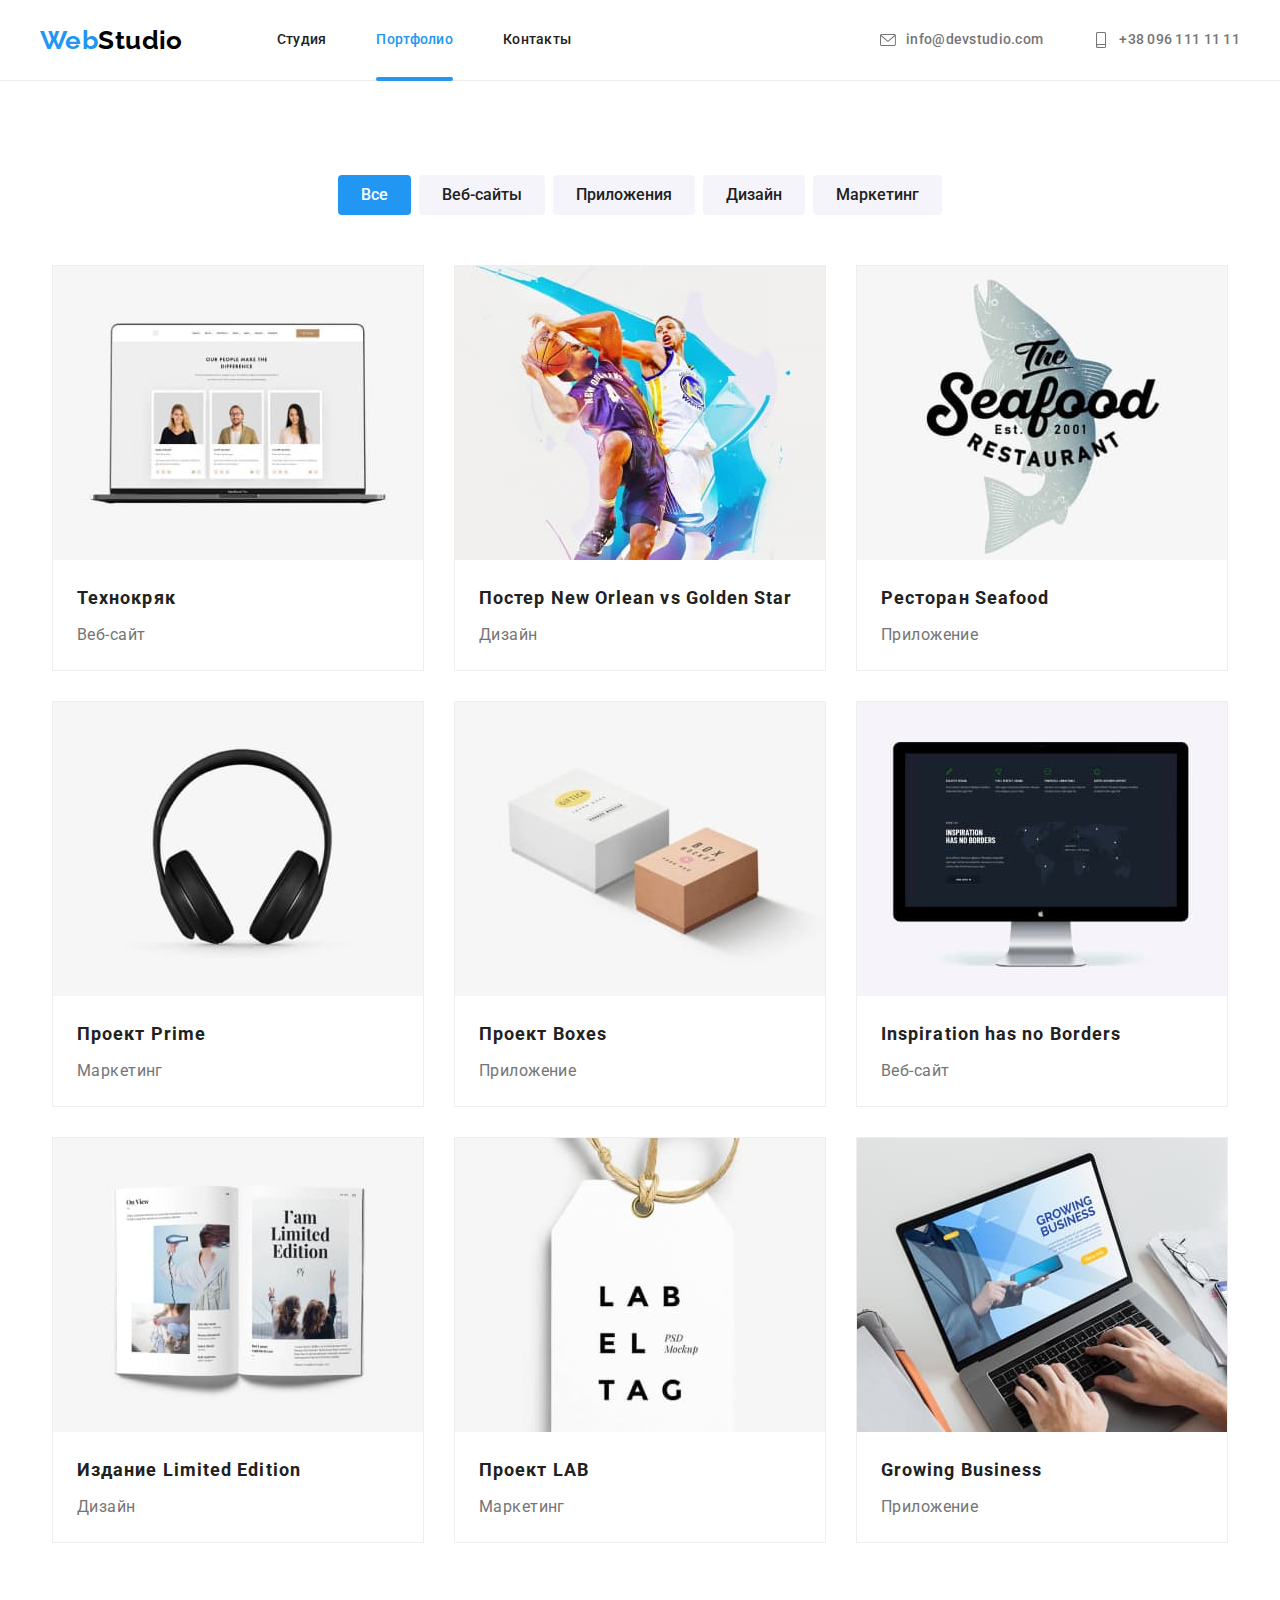
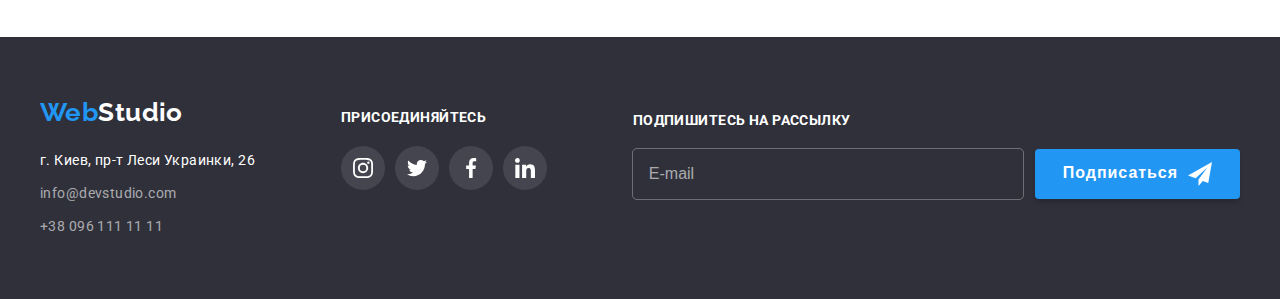
==== portfolio.html @ c0795f8c "Initial commit" ====
<!DOCTYPE html>
<html lang="ru">

<head>
    <meta charset="UTF-8">
    <meta http-equiv="X-UA-Compatible" content="IE=edge">
    <meta name="viewport" content="width=device-width, initial-scale=1.0">
    <title>Portfolio</title>
    <!-- Project fonts -->
    <link rel="preconnect" href="https://fonts.googleapis.com">
    <link rel="preconnect" href="https://fonts.gstatic.com" crossorigin>
    <link
        href="https://fonts.googleapis.com/css2?family=Raleway:wght@700&family=Roboto:wght@400;500;700;900&display=swap"
        rel="stylesheet">
    <!-- Custom styles -->
    <link rel="stylesheet" href="./css/styles.css">
</head>

<body>
    <!-- Шапка -->
    <header class="header">
        <div class="container header-container">
            <a class="logo header-logo" href="./index.html">Web<span class="logo-studio">Studio</span></a>
            <nav class="navigation">
                <ul class="list navigation-header">
                    <li class="navigation-item">
                        <a class="link link-navigation" href="./index.html">Студия</a>
                    </li>
                    <li class="navigation-item">
                        <a class="link current link-navigation" href="./portfolio.html">Портфолио</a>
                    </li>
                    <li class="navigation-item">
                        <a class="link link-navigation" href="">Контакты</a>
                    </li>
                </ul>
            </nav>
            <ul class="list contact-header">
                <li class="item">
                    <a class="link link-contact-header" href="mailto:info@devstudio.com">
                        <svg class="email-icon">
                            <use href="./images/icon/sprite.svg#envelop"></use>
                        </svg>
                        info@devstudio.com
                    </a>
                </li>
                <li class="item">
                    <a class="link link-contact-header" href="tel:+380961111111">
                        <svg class="tel-icon">
                            <use href="./images/icon/sprite.svg#smartphone" width="16" height="16"></use>
                        </svg>
                        +38 096 111 11 11
                    </a>
                </li>
            </ul>
        </div>
    </header>
    <main>
        <!-- Портфолио -->
        <section class="portfolio section">
            <div class="container">
                <h1 class="hidden">Портфолио</h1>
                <ul class="list list-button">
                    <li class="item"><button class="btn current-portfolio portfolio-btn" type="button">Все</button></li>
                    <li class="item"><button class="btn portfolio-btn" type="button">Веб-сайты</button></li>
                    <li class="item"><button class="btn portfolio-btn" type="button">Приложения</button></li>
                    <li class="item"><button class="btn portfolio-btn" type="button">Дизайн</button></li>
                    <li class="item"><button class="btn portfolio-btn" type="button">Маркетинг</button></li>
                </ul>
                <ul class="list list-portfolio">
                    <li class="portfolio-item">
                        <a class="link" href="">
                            <figure class="portfolio-figure">
                                <div class="img-cont-portfolio">
                                    <img src="./images/portfolio/tehnokryak.jpg" alt="Технокряк" width="370">
                                    <p class="img-portfolio-description">Ресурс предлагает комплексные
                                        предложения
                                        с разным
                                        уровнем функционала и сервисов. Все это позволит посетителю получить
                                        исчерпывающие
                                        сведения о компании или частном лице.
                                    </p>
                                </div>

                                <figcaption class="figcaption-portfolio">
                                    <h2 class="title-cards">Технокряк</h2>
                                    <p class="text-cards">Веб-сайт</p>
                                </figcaption>
                            </figure>
                        </a>
                    </li>
                    <li class="portfolio-item">
                        <a class="link" href="">
                            <figure class="portfolio-figure">
                                <div class="img-cont-portfolio">
                                    <img src="./images/portfolio/orlean.jpg" alt="Постер New Orlean vs Golden Star"
                                        width="370">
                                    <p class="img-portfolio-description">Ресурс предлагает комплексные
                                        предложения
                                        с разным
                                        уровнем функционала и сервисов. Все это позволит посетителю получить
                                        исчерпывающие
                                        сведения о компании или частном лице.
                                    </p>
                                </div>
                                <figcaption class="figcaption-portfolio">
                                    <h2 class="title-cards">Постер New Orlean vs Golden Star</h2>
                                    <p class="text-cards">Дизайн</p>
                                </figcaption>
                            </figure>
                        </a>
                    </li>
                    <li class="portfolio-item">
                        <a class="link" href="">
                            <figure class="portfolio-figure">
                                <div class="img-cont-portfolio">
                                    <img src="./images/portfolio/seafood.jpg" alt="Ресторан Seafood" width="370">
                                    <p class="img-portfolio-description">Ресурс предлагает комплексные
                                        предложения
                                        с разным
                                        уровнем функционала и сервисов. Все это позволит посетителю получить
                                        исчерпывающие
                                        сведения о компании или частном лице.
                                    </p>
                                </div>

                                <figcaption class="figcaption-portfolio">
                                    <h2 class="title-cards">Ресторан Seafood</h2>
                                    <p class="text-cards">Приложение</p>
                                </figcaption>
                            </figure>
                        </a>
                    </li>
                    <li class="portfolio-item">
                        <a class="link" href="">
                            <figure class="portfolio-figure">
                                <div class="img-cont-portfolio">
                                    <img src="./images/portfolio/prime.jpg" alt="Проект Prime" width="370">
                                    <p class="img-portfolio-description">Ресурс предлагает комплексные
                                        предложения
                                        с разным
                                        уровнем функционала и сервисов. Все это позволит посетителю получить
                                        исчерпывающие
                                        сведения о компании или частном лице.
                                    </p>
                                </div>
                                <figcaption class="figcaption-portfolio">
                                    <h2 class="title-cards">Проект Prime</h2>
                                    <p class="text-cards">Маркетинг</p>
                                </figcaption>
                            </figure>
                        </a>
                    </li>
                    <li class="portfolio-item">
                        <a class="link" href="">
                            <figure class="portfolio-figure">
                                <div class="img-cont-portfolio">
                                    <img src="./images/portfolio/boxes.jpg" alt="Проект Boxes" width="370">
                                    <p class="img-portfolio-description">Ресурс предлагает комплексные
                                        предложения
                                        с разным
                                        уровнем функционала и сервисов. Все это позволит посетителю получить
                                        исчерпывающие
                                        сведения о компании или частном лице.
                                    </p>
                                </div>
                                <figcaption class="figcaption-portfolio">
                                    <h2 class="title-cards">Проект Boxes</h2>
                                    <p class="text-cards">Приложение</p>
                                </figcaption>
                            </figure>
                        </a>
                    </li>
                    <li class="portfolio-item">
                        <a class="link" href="">
                            <figure class="portfolio-figure">
                                <div class="img-cont-portfolio">
                                    <img src="./images/portfolio/borders.jpg" alt="Inspiration has no Borders"
                                        width="370">
                                    <p class="img-portfolio-description">Ресурс предлагает комплексные
                                        предложения
                                        с разным
                                        уровнем функционала и сервисов. Все это позволит посетителю получить
                                        исчерпывающие
                                        сведения о компании или частном лице.
                                    </p>
                                </div>
                                <figcaption class="figcaption-portfolio">
                                    <h2 class="title-cards">Inspiration has no Borders</h2>
                                    <p class="text-cards">Веб-сайт</p>
                                </figcaption>
                            </figure>
                        </a>
                    </li>
                    <li class="portfolio-item">
                        <a class="link" href="">
                            <figure class="portfolio-figure">
                                <div class="img-cont-portfolio">
                                    <img src="./images/portfolio/limited.jpg" alt="Издание Limited Edition" width="370">
                                    <p class="img-portfolio-description">Ресурс предлагает комплексные
                                        предложения
                                        с разным
                                        уровнем функционала и сервисов. Все это позволит посетителю получить
                                        исчерпывающие
                                        сведения о компании или частном лице.
                                    </p>
                                </div>

                                <figcaption class="figcaption-portfolio">
                                    <h2 class="title-cards">Издание Limited Edition</h2>
                                    <p class="text-cards">Дизайн</p>
                                </figcaption>
                            </figure>
                        </a>
                    </li>
                    <li class="portfolio-item">
                        <a class="link" href="">
                            <figure class="portfolio-figure">
                                <div class="img-cont-portfolio">
                                    <img src="./images/portfolio/lab.jpg" alt="Проект LAB" width="370">
                                    <p class="img-portfolio-description">Ресурс предлагает комплексные
                                        предложения
                                        с разным
                                        уровнем функционала и сервисов. Все это позволит посетителю получить
                                        исчерпывающие
                                        сведения о компании или частном лице.
                                    </p>
                                </div>

                                <figcaption class="figcaption-portfolio">
                                    <h2 class="title-cards">Проект LAB</h2>
                                    <p class="text-cards">Маркетинг</p>
                                </figcaption>
                            </figure>
                        </a>
                    </li>
                    <li class="portfolio-item">
                        <a class="link" href="">
                            <figure class="portfolio-figure">
                                <div class="img-cont-portfolio">
                                    <img src="./images/portfolio/growing.jpg" alt="Growing Business" width="370">
                                    <p class="img-portfolio-description">Ресурс предлагает комплексные
                                        предложения
                                        с разным
                                        уровнем функционала и сервисов. Все это позволит посетителю получить
                                        исчерпывающие
                                        сведения о компании или частном лице.
                                    </p>
                                </div>
                                <figcaption class="figcaption-portfolio">
                                    <h2 class="title-cards">Growing Business</h2>
                                    <p class="text-cards">Приложение</p>
                                </figcaption>
                            </figure>
                        </a>
                    </li>
                </ul>
            </div>

        </section>
    </main>
    <!-- Підвал -->
    <footer class="footer">
        <div class="container">
            <div class="footer-container">
                <div class="footer-container-address">
                    <a href="./index.html" class="logo">Web<span class="footer-logo-studio">Studio</span></a>
                    <ul class="list footer-list-address">
                        <li class="item">
                            <address class="footer-address">г. Киев, пр-т Леси Украинки, 26</address>
                        </li>
                        <li class="item"><a class="link link-contact-footer"
                                href="mailto:info@devstudio.com">info@devstudio.com</a></li>
                        <li class="item"><a class="link link-contact-footer" href="tel:+380961111111">+38 096 111 11
                                11</a>
                        </li>
                    </ul>
                </div>
                <div class="social-networks-footer">
                    <h2 class="footer-title">присоединяйтесь</h2>
                    <ul class="list list-footer-icons">
                        <li class="item item-footer-icons">
                            <a class="link-footer-icons" href="">
                                <svg width="20" height="20">
                                    <use href="./images/icon/sprite.svg#instagram"></use>
                                </svg>
                            </a>
                        </li>
                        <li class="item item-footer-icons">
                            <a class="link-footer-icons" href="">
                                <svg width="20" height="20">
                                    <use href="./images/icon/sprite.svg#twitter"></use>
                                </svg>
                            </a>
                        </li>
                        <li class="item item-footer-icons">
                            <a class="link-footer-icons" href="">
                                <svg width="20" height="20">
                                    <use href="./images/icon/sprite.svg#facebook"></use>
                                </svg>
                            </a>
                        </li>
                        <li class="item item-footer-icons">
                            <a class="link-footer-icons" href="">
                                <svg width="20" height="20">
                                    <use href="./images/icon/sprite.svg#linkedin"></use>
                                </svg>
                            </a>
                        </li>

                    </ul>
                </div>
                <form class="footer-form" name="form-subscription">
                    <label class="label-footer" for="footer-form-email">Подпишитесь на рассылку</label>
                    <div class="input-btn-form-footer">
                        <input class="input-footer" type="email" id="footer-form-email" placeholder="E-mail"
                            name="user-subscription">
                        <button class="footer-btn-form" type="submit">
                            Подписаться
                            <svg class="footer-btn-icon-form" width="24" height="24">
                                <use href="./images/icon/sprite-form.svg#iconsend"></use>
                            </svg>
                        </button>
                    </div>
                </form>
                <!-- <button></button> -->
            </div>
        </div>
    </footer>
</body>

</html>
---- css/styles.css ----
/* ======================= */
/*        VARIABLES*/
/* ======================= */
:root {
    /* main */
    --main-color: #757575;
    --white-color: #ffffff;
    --blue-color: #2196F3;
    --black-color: #000000;
    --title-color: #212121;
    --grey-cl-icons: #AFB1B8;
    --background-black-color: #2F303A;
    --bg-grey-cl: #C4C4C4;
    --link-contact-footer: rgba(255, 255, 255, 0.6);
    --bg-cl-footer-icons: rgba(255, 255, 255, 0.1);
    --bg-cl-hero-btn-hover: #188CE8;
    --brd-bot-header: #ECECEC;
    --bg-work-description: rgba(47, 48, 58, 0.8);
    --bg-portfolio-description: rgba(33, 150, 243, 0.9);
    --bg-backdrop: rgba(0, 0, 0, 0.2);
    --border-col-form: rgba(33, 33, 33, 0.2);
    --placeholder-color: rgba(117, 117, 117, 0.5);

    /* portfolio */
    --background-color-portfolio-btn: #F5F4FA;
    --brd-cl-portfolio-fig: #EEEEEE;
    /* Змінна часу */
    --fast-time: 250ms;
    /* Змінна cubic-bezier */
    --easy-in-out: cubic-bezier(0.4, 0, 0.2, 1);





}

/* ================== */
/*        BODY */
/* ================== */
body {
    margin: 0;

    font-family: Roboto, sans-serif;
    /* font-style: normal;
    font-weight: 400; */
    font-size: 14px;
    line-height: 1.71;

    letter-spacing: 0.03em;

    color: var(--main-color);
    background-color: var(--white-color);
}

/* Секції */
.section {
    padding-top: 94px;
    padding-bottom: 94px;
}

/* Контейнер */
.container {
    /* outline: 1px solid red; */
    width: 1200px;

    padding-left: 15px;
    padding-right: 15px;

    margin-left: auto;
    margin-right: auto;
}

/* h1,h2,h3,h4,h5,h6,p / margin: 0 */
h1,
h2,
h3,
h4,
h5,
h6,
p {
    margin: 0;
}

img {
    display: block;
}

/* list */
.list {
    list-style: none;

    margin: 0;
    padding: 0;
}

/* link */
.link {
    text-decoration: none;
}

/* button */
.btn {
    font-family: inherit;
    cursor: pointer;
}

/* Приховані заголовки */
.hidden {
    /* display: none; */
    position: absolute;
    white-space: nowrap;
    width: 1px;
    height: 1px;
    overflow: hidden;
    border: 0;
    padding: 0;
    clip: rect(0 0 0 0);
    clip-path: inset(50%);
    margin: -1px;
}

.title {
    font-weight: 700;
    font-size: 36px;
    line-height: 1.17;
    text-align: center;

    color: var(--title-color);
}

/* ================== */
/*        HEADER */
/* ================== */
.header {
    border-bottom: 1px solid var(--brd-bot-header);
}

/* Контейнер Flex */

.header-container {
    display: flex;
    align-items: center;
}

/* logo */
.header-logo {
    margin-right: 94px;
}

.logo {
    font-family: Raleway, sans-serif;
    font-weight: 700;
    font-size: 26px;
    line-height: 1.19;

    text-decoration: none;

    color: var(--blue-color);
}

.logo-studio {
    color: var(--black-color);
}

/* header-navigation */
.navigation-header {
    display: flex;
    align-items: center;
}

.navigation-item:not(:last-child) {
    margin-right: 50px;
}

.link-navigation {
    position: relative;

    display: block;
    padding-top: 32px;
    padding-bottom: 32px;

    font-weight: 500;
    line-height: 1.14;
    letter-spacing: 0.02em;

    color: var(--title-color);


    transition: color var(--fast-time) var(--easy-in-out);
}


/* contact-header */
.contact-header {
    display: flex;
    margin-left: auto;
}

.link-contact-header {
    /* display: block; */
    display: flex;
    padding-top: 32px;
    padding-bottom: 32px;

    font-weight: 500;

    line-height: 1.14;
    letter-spacing: 0.02em;

    color: var(--main-color);
    fill: var(--main-color);

    transition: color var(--fast-time) var(--easy-in-out);
}

.contact-header .item:not(:last-child) {
    margin-right: 50px;
}

.link-contact-header:focus,
.link-contact-header:hover,
.link-navigation:focus,
.link-navigation:hover {
    color: var(--blue-color);
    fill: var(--blue-color);
}

/* Підкреслення */
.link-navigation::after {
    position: absolute;

    content: "";
    display: block;
    height: 4px;
    width: 100%;
    background-color: var(--blue-color);

    bottom: -1px;
    left: 0;
    border-radius: 2px;

    opacity: 0;

    transition: opacity var(--fast-time) var(--easy-in-out);
}

.link-navigation:hover::after,
.link-navigation:focus::after {
    opacity: 1;
}

.current {
    color: var(--blue-color);
}

.current::after {
    position: absolute;

    content: "";
    display: block;
    height: 4px;
    width: 100%;
    background-color: var(--blue-color);

    bottom: -1px;
    left: 0;
    border-radius: 2px;

    opacity: 1;
}


.email-icon {
    width: 16px;
    height: 16px;
    margin-right: 10px;
}

.tel-icon {
    width: 16px;
    height: 16px;
    margin-right: 10px;
}

/* ================== */
/*       FOOTER */
/* ================== */

.footer {
    /* min-width: 1600px; */

    margin-left: auto;
    margin-right: auto;
    padding-top: 60px;
    padding-bottom: 60px;

    background-color: var(--background-black-color);
}

.footer-list-address {
    margin-top: 20px;
}

.footer-list-address .item:not(:last-child) {
    margin-bottom: 9px;
}

/* Logo */
.footer-logo-studio {
    color: var(--white-color);
}

/* address */
.footer-address {
    font-style: normal;
    color: var(--white-color);
}

.link-contact-footer {
    color: var(--link-contact-footer);
}

.footer-container {
    display: flex;
    justify-content: space-between;

}

.footer-container-address {
    /* margin-right: 70px; */
}

/* social-networks */
.social-networks-footer {
    margin-top: 12px;
    /* margin-right: 93px; */
    /* align-items: baseline; */
}

.footer-title {

    font-weight: 700;
    font-size: 14px;
    line-height: 1.17;
    text-transform: uppercase;


    color: var(--white-color);

    /* margin-top: 12px; */
    margin-bottom: 20px;
}

.link-footer-icons {
    display: flex;
    justify-content: center;
    align-items: center;
    width: 44px;
    height: 44px;

    background-color: var(--bg-cl-footer-icons);
    border-radius: 50%;
    fill: var(--white-color);

    transition: background-color var(--fast-time) var(--easy-in-out);
}

.link-footer-icons:hover,
.link-footer-icons:focus {
    background-color: var(--blue-color);
    border-radius: 50%;
}

.list-footer-icons {
    display: flex;
    max-height: 44px;

}

.item-footer-icons:not(:last-child) {
    margin-right: 10px;
}

/* footer-form */
.footer-form {
    display: inline-block;

    margin-top: 12px;
    height: 92px;
}

.label-footer {
    display: inline-block;
    margin-bottom: 20px;

    font-weight: 700;
    font-size: 14px;
    line-height: 1.17;
    text-transform: uppercase;


    color: var(--white-color);
}

.input-footer {
    width: 358px;
    max-height: 50px;

    border: none;
    outline: 1px solid rgba(255, 255, 255, 0.3);
    border-radius: 4px;
    background-color: transparent;

    padding: 15px 16px;
    margin-right: 12px;

    color: var(--link-contact-footer);

    font-size: 16px;
    line-height: 1.25;
}


.input-footer::placeholder {
    font-size: 16px;
    line-height: 1.25;


    color: var(--link-contact-footer);
}

.footer-btn-form {
    display: flex;
    align-items: center;
    padding: 10px 28px;
    /* width: 200px; */
    /* height: 50px; */

    box-shadow: 0px 4px 4px rgba(0, 0, 0, 0.15);
    border-radius: 4px;
    border: none;

    background-color: var(--blue-color);
    color: var(--white-color);

    font-weight: 700;
    font-size: 16px;
    line-height: 1.88;
    letter-spacing: 0.06em;

    cursor: pointer;

    transition: background-color var(--fast-time) var(--easy-in-out);
}

.footer-btn-form:focus,
.footer-btn-form:hover {
    background-color: var(--bg-cl-hero-btn-hover);
}

.footer-btn-icon-form {
    margin-left: 10px;
}

.input-btn-form-footer {
    display: flex;
    max-height: 50px;
}


/* =============================================== */
/*                      MAIN */
/* =============================================== */
/* ================== */
/*       HERO */
/* ================== */
.hero {
    max-width: 1600px;

    padding-top: 200px;
    padding-bottom: 200px;
    margin-left: auto;
    margin-right: auto;
    /* min-width: 1600px; */

    background-position: center;
    background-repeat: no-repeat;
    background-size: cover;

    background-color: var(--bg-grey-cl);
    background-image: url(../images/hero/hero-bg.png),
        url(../images/hero/hero-img.png);


}

.hero-container {
    text-align: center;

}

/* title */
.hero-title {
    margin-bottom: 30px;

    font-weight: 900;
    font-size: 44px;
    line-height: 1.36;

    letter-spacing: 0.06em;
    text-transform: uppercase;

    color: var(--white-color);
}

/* button */
.hero-btn {
    display: inline-block;

    padding: 10px 32px;
    min-width: 200px;
    border: 1px solid transparent;
    border-radius: 4px;
    text-align: center;


    font-weight: 700;
    font-size: 16px;
    line-height: 1.88;

    color: var(--white-color);

    background-color: var(--blue-color);

    transition: background-color var(--fast-time) var(--easy-in-out);
}

.hero-btn:focus,
.hero-btn:hover {
    background-color: var(--bg-cl-hero-btn-hover);
}

/* ================== */
/*     MODAL-FORM */
/* ================== */
.backdrop {
    position: fixed;
    top: 0;
    left: 0;

    width: 100%;
    height: 100%;
    background-color: var(--bg-backdrop);

    z-index: 10;

    opacity: 1;

    /* visibility: visible; */

    transition: opacity var(--fast-time) var(--easy-in-out),
        visibility var(--fast-time) var(--easy-in-out);

}

.backdrop.is-hidden {
    visibility: hidden;
    opacity: 0;
    pointer-events: none;

}

/* Початковий стан елемента перед анімацією */
.backdrop.is-hidden .modal-wrapper {
    transform: scale(0.3), translate(-50%, -50%);
    opacity: 0;
}

/* Кінцевий стан елемента після анімації */
.backdrop .modal-wrapper {
    transform: scale(1), translate(-50%, -50%);
    opacity: 1;
}

.modal-wrapper {
    position: absolute;
    top: 50%;
    left: 50%;
    transform: translate(-50%, -50%);

    width: 528px;
    height: 581px;

    background-color: var(--white-color);

    box-shadow: 0px 1px 3px rgba(0, 0, 0, 0.12),
        0px 1px 1px rgba(0, 0, 0, 0.14),
        0px 2px 1px rgba(0, 0, 0, 0.2);
    border-radius: 4px;

    transition: transform var(--fast-time) var(--easy-in-out),
        opacity var(--fast-time) var(--easy-in-out);
}

.modal-btn {
    display: flex;
    justify-content: center;
    align-items: center;
    padding: 0;

    position: absolute;
    top: 8px;
    right: 8px;

    cursor: pointer;

    border: 1px solid rgba(0, 0, 0, 0.1);
    border-radius: 50%;
    width: 30px;
    height: 30px;

    background-color: var(--white-color);

    transition: fill var(--fast-time) var(--easy-in-out);
}

.modal-btn:hover,
.modal-btn:focus {
    fill: var(--blue-color);
}

/* modal-form */
.modal-form {
    margin-top: 40px;
}

.input-container {
    display: block;
    position: relative;
    width: 448px;
    height: 40px;


    margin-right: auto;
    margin-left: auto;
    margin-bottom: 28px;

}

.label-form {
    display: block;
    text-align: start;
    position: absolute;
    /* top: 13px; */
    left: 42px;
    top: 50%;
    transform: translateY(-50%);

    cursor: pointer;

    font-size: 12px;
    line-height: 1.16;
    letter-spacing: 0.01em;

    transition: transform var(--fast-time) var(--easy-in-out);
}


.input-form {
    padding-left: 42px;

    display: block;
    width: 100%;
    height: 40px;

    z-index: 5;
    border: 0;

    border: 1px solid var(--border-col-form);

    border-radius: 4px;

    cursor: pointer;

    transition: border var(--fast-time) var(--easy-in-out);
}

.input-form:focus {
    border: 1px solid var(--blue-color);
    outline: transparent;
}

.input-form:focus~.input-icon {
    fill: var(--blue-color);
}

.input-form:focus~.label-form,
.input-form:not(:placeholder-shown)~.label-form {

    transform: translate(-42px, -37px);

}

.input-icon {
    display: block;
    position: absolute;
    left: 12px;
    top: 11px;

    z-index: 0;
}

.title-form {
    display: block;

    margin-bottom: 30px;

    font-weight: 700;
    font-size: 20px;
    line-height: 1.17;
}

.textarea-container {
    position: relative;
    width: 448px;

    margin-right: auto;
    margin-left: auto;
    margin-bottom: 20px;

}

.label-form-comment {
    display: block;
    text-align: start;

    position: absolute;
    top: -18px;

    font-size: 12px;
    line-height: 1.16;
    letter-spacing: 0.01em;

    cursor: pointer;
}

.textarea-form-comment {
    display: block;
    text-align: start;
    resize: none;
    width: 100%;
    height: 120px;

    padding: 12px 16px;
    margin-right: auto;
    margin-left: auto;

    border: 1px solid var(--border-col-form);
    border-radius: 4px;

    cursor: pointer;

    transition: border var(--fast-time) var(--easy-in-out);
}

.textarea-form-comment:focus {
    border: 1px solid var(--blue-color);
    outline: transparent;
}

.textarea-form-comment::placeholder {
    font-size: 12px;
    line-height: 14px;
    letter-spacing: 0.01em;

    color: var(--placeholder-color);

}

/* Політика приватності (чекбокс) */
.form-policy-group {
    display: flex;
    align-items: center;
    justify-content: center;

    margin-bottom: 30px;
    cursor: pointer;
}

.checkbox {
    appearance: none;

}

.custom-checkbox {
    display: flex;
    justify-content: center;
    align-items: center;

    margin-right: 7px;

    width: 16px;
    height: 15px;
    outline: 2px solid black;
    outline-offset: -2px;
    border-radius: 2px;

}

.custom-checkbox-icon {
    opacity: 0;
    transition: opacity var(--fast-time) var(--easy-in-out);
}

.checkbox:checked+.custom-checkbox {

    outline: 2px solid var(--blue-color);
}

.checkbox:checked+.custom-checkbox .custom-checkbox-icon {
    opacity: 1;
}

.contract-form {
    font-family: inherit;
    font-size: inherit;
    line-height: inherit;
    letter-spacing: inherit;

    color: var(--blue-color);
}

/* Кнопка */
.form-btn {
    padding: 10px 55px;
    background-color: var(--blue-color);

    color: var(--white-color);
    cursor: pointer;

    font-weight: 700;
    font-size: 16px;
    line-height: 1.86;
    letter-spacing: 0.06em;

    box-shadow: 0px 4px 4px rgba(0, 0, 0, 0.15);
    border-radius: 4px;
    border: none;

    transition: background-color var(--fast-time) var(--easy-in-out);
}

.form-btn:focus,
.form-btn:hover {
    background-color: var(--bg-cl-hero-btn-hover);
}


/* ================== */
/*     BENEFITS */
/* ================== */
.benefits {
    padding-bottom: 0;
}

.list-benefits {
    display: flex;
    justify-content: space-between;

}

.list-benefits .item {
    margin-right: 30px;
    width: 270px;
}

.list-benefits .item:last-child {
    margin-right: 0;
}

.benefits-icon {
    display: flex;
    justify-content: center;
    align-items: center;
    width: 100%;
    height: 120px;

    margin-bottom: 30px;

    background-color: var(--background-color-portfolio-btn);
}





/* title */
.title-benefits {
    margin-bottom: 10px;

    font-weight: 700;
    font-size: 14px;
    line-height: 1.14;
    text-transform: uppercase;
    text-align: left;

    color: var(--title-color);
}

/* ================== */
/*    WHAT WE DO */
/* ================== */
.title-work {
    margin-bottom: 50px;

    font-weight: 700;
    font-size: 36px;
    line-height: 1.17;
    text-align: center;

    color: var(--title-color);
}

.list-work {
    display: flex;
    justify-content: space-between;
}

.list-work .item:not(:last-child) {
    margin-right: 30px;
}

/* Опис зображень */
.list-work .item {
    position: relative;
}

.img-work-description {
    display: flex;
    width: 100%;
    height: 70px;
    background-color: var(--bg-work-description);

    justify-content: center;
    align-items: center;

    position: absolute;
    left: 0;
    bottom: 0;

    font-weight: 700;
    font-size: 14px;
    line-height: 1.14;
    text-transform: uppercase;

    color: var(--white-color);

}

/* ================== */
/*      OUR TEAM */
/* ================== */
.list-team {
    display: flex;
    justify-content: space-between;
}

.team {
    /* min-width: 1600px; */

    margin-left: auto;
    margin-right: auto;

    background-color: var(--background-color-portfolio-btn);
}

.figure {
    margin: 0;
    box-shadow: 0px 1px 3px rgba(0, 0, 0, 0.12),
        0px 1px 1px rgba(0, 0, 0, 0.14),
        0px 2px 1px rgba(0, 0, 0, 0.2);
    border-radius: 0px 0px 4px 4px;
    background-color: var(--white-color);
}

.figcaption {
    padding-top: 30px;
    padding-bottom: 30px;
}

.list-team .item:not(:last-child) {
    margin-right: 30px;
}

.list-team .title {
    margin-bottom: 10px;
}

.list-team .text {
    margin-bottom: 16px;
}


/* title */
.title-team {
    margin-bottom: 50px;

    font-weight: 700;
    font-size: 36px;
    line-height: 1.17;
    text-align: center;

    color: var(--title-color);
}

.team .title {
    font-weight: 500;
    font-size: 16px;
    line-height: 1.19;

    text-align: center;

    color: var(--title-color);
}

.text {
    font-size: 16px;
    line-height: 1.19;

    text-align: center;
}

.list-team-icons {
    display: flex;
    width: 206px;
    height: 44px;

    margin-left: auto;
    margin-right: auto;
    justify-content: center;
    align-items: center;

}

.item-icons:not(:last-child) {
    margin-right: 10px;
}

.link-team-icons {
    display: flex;
    justify-content: center;
    align-items: center;

    width: 44px;
    height: 44px;

    border-radius: 50%;

    fill: var(--grey-cl-icons);
    transition: background-color var(--fast-time) var(--easy-in-out),
        fill var(--fast-time) var(--easy-in-out);

}


.link-team-icons:hover,
.link-team-icons:focus {
    fill: var(--white-color);
    background-color: var(--bg-cl-hero-btn-hover);
    border-radius: 50%;
}

/*==================*/
/*      CLIENTS */
/* ================== */

.title-clients {
    margin-bottom: 50px;
}

.list-logo {
    display: flex;
}

.link-logo {
    display: flex;
    justify-content: center;
    align-items: center;

    width: 170px;
    height: 92px;


    border: 1px solid #AFB1B8;
    border-radius: 4px;

    fill: var(--grey-cl-icons);


    transition: fill var(--fast-time) var(--easy-in-out),
        border var(--fast-time) var(--easy-in-out);

}

.list-logo .item:not(:last-child) {
    margin-right: 30px;
}

.link-logo:hover,
.link-logo:focus {
    border: 1px solid var(--blue-color);
    fill: var(--blue-color);
}

/* =============================================== */
/*                      PORTFOLIO */
/* =============================================== */

/* button */
.list-button {
    display: flex;
    justify-content: center;

    margin-bottom: 50px;
}

.portfolio .item:not(:last-child) {
    margin-right: 8px;
}

.portfolio-btn {
    padding: 6px 22px;
    border: 1px solid transparent;
    border-radius: 4px;

    font-weight: 500;
    font-size: 16px;
    line-height: 1.62;

    text-align: center;

    color: var(--title-color);
    background-color: var(--background-color-portfolio-btn);

    transition: background-color var(--fast-time) var(--easy-in-out),
        color var(--fast-time) var(--easy-in-out),
        box-shadow var(--fast-time) var(--easy-in-out);
}

.portfolio-btn:focus,
.portfolio-btn:hover {
    background-color: var(--blue-color);
    color: var(--white-color);
    box-shadow: 0px 3px 1px rgba(0, 0, 0, 0.1),
        0px 1px 2px rgba(0, 0, 0, 0.08),
        0px 2px 2px rgba(0, 0, 0, 0.12);
}

.current-portfolio {
    background-color: var(--blue-color);
    color: var(--white-color);
}

/* cards */
.list-portfolio {
    display: flex;
    flex-wrap: wrap;
    justify-content: center;
}

.figcaption-portfolio {
    padding-top: 20px;
    padding-bottom: 20px;
    padding-left: 24px;
    padding-right: 24px;
}

.portfolio-item {
    position: relative;

    border: 1px solid var(--brd-cl-portfolio-fig);
    margin-right: 30px;
    margin-bottom: 30px;

    background-color: var(--white-color);

    transition: box-shadow var(--fast-time) var(--easy-in-out);
}

.portfolio-item:nth-child(3n) {
    margin-right: 0;
}

.portfolio-item:nth-last-child(-n+3) {
    margin-bottom: 0;
}

.portfolio-item:hover,
.portfolio-item:focus {
    box-shadow: 0px 1px 1px rgba(0, 0, 0, 0.12),
        0px 4px 4px rgba(0, 0, 0, 0.06),
        1px 4px 6px rgba(0, 0, 0, 0.16);
}

.portfolio-figure {

    width: 370px;
    margin: 0;

}

.title-cards {
    margin-bottom: 4px;

    font-weight: 700;
    font-size: 18px;
    line-height: 2;

    letter-spacing: 0.06em;

    color: var(--title-color);
}

.text-cards {
    font-size: 16px;
    line-height: 1.88;

    color: var(--main-color);
}

/* Опис карточок */


.img-portfolio-description {
    position: absolute;
    /* left: 0; */
    /* top: 0; */

    display: flex;
    justify-content: center;
    align-items: center;
    padding-left: 24px;
    padding-right: 24px;

    max-width: 100%;
    height: 294px;

    transition: transform var(--fast-time) var(--easy-in-out);

    background-color: var(--bg-portfolio-description);

    font-size: 18px;
    line-height: 1.56;
    color: var(--white-color);
}


.portfolio-item .link:hover .img-portfolio-description,
.portfolio-item .link:focus .img-portfolio-description {

    transform: translateY(-294px);

}

.img-cont-portfolio {
    position: relative;
    overflow: hidden;
}
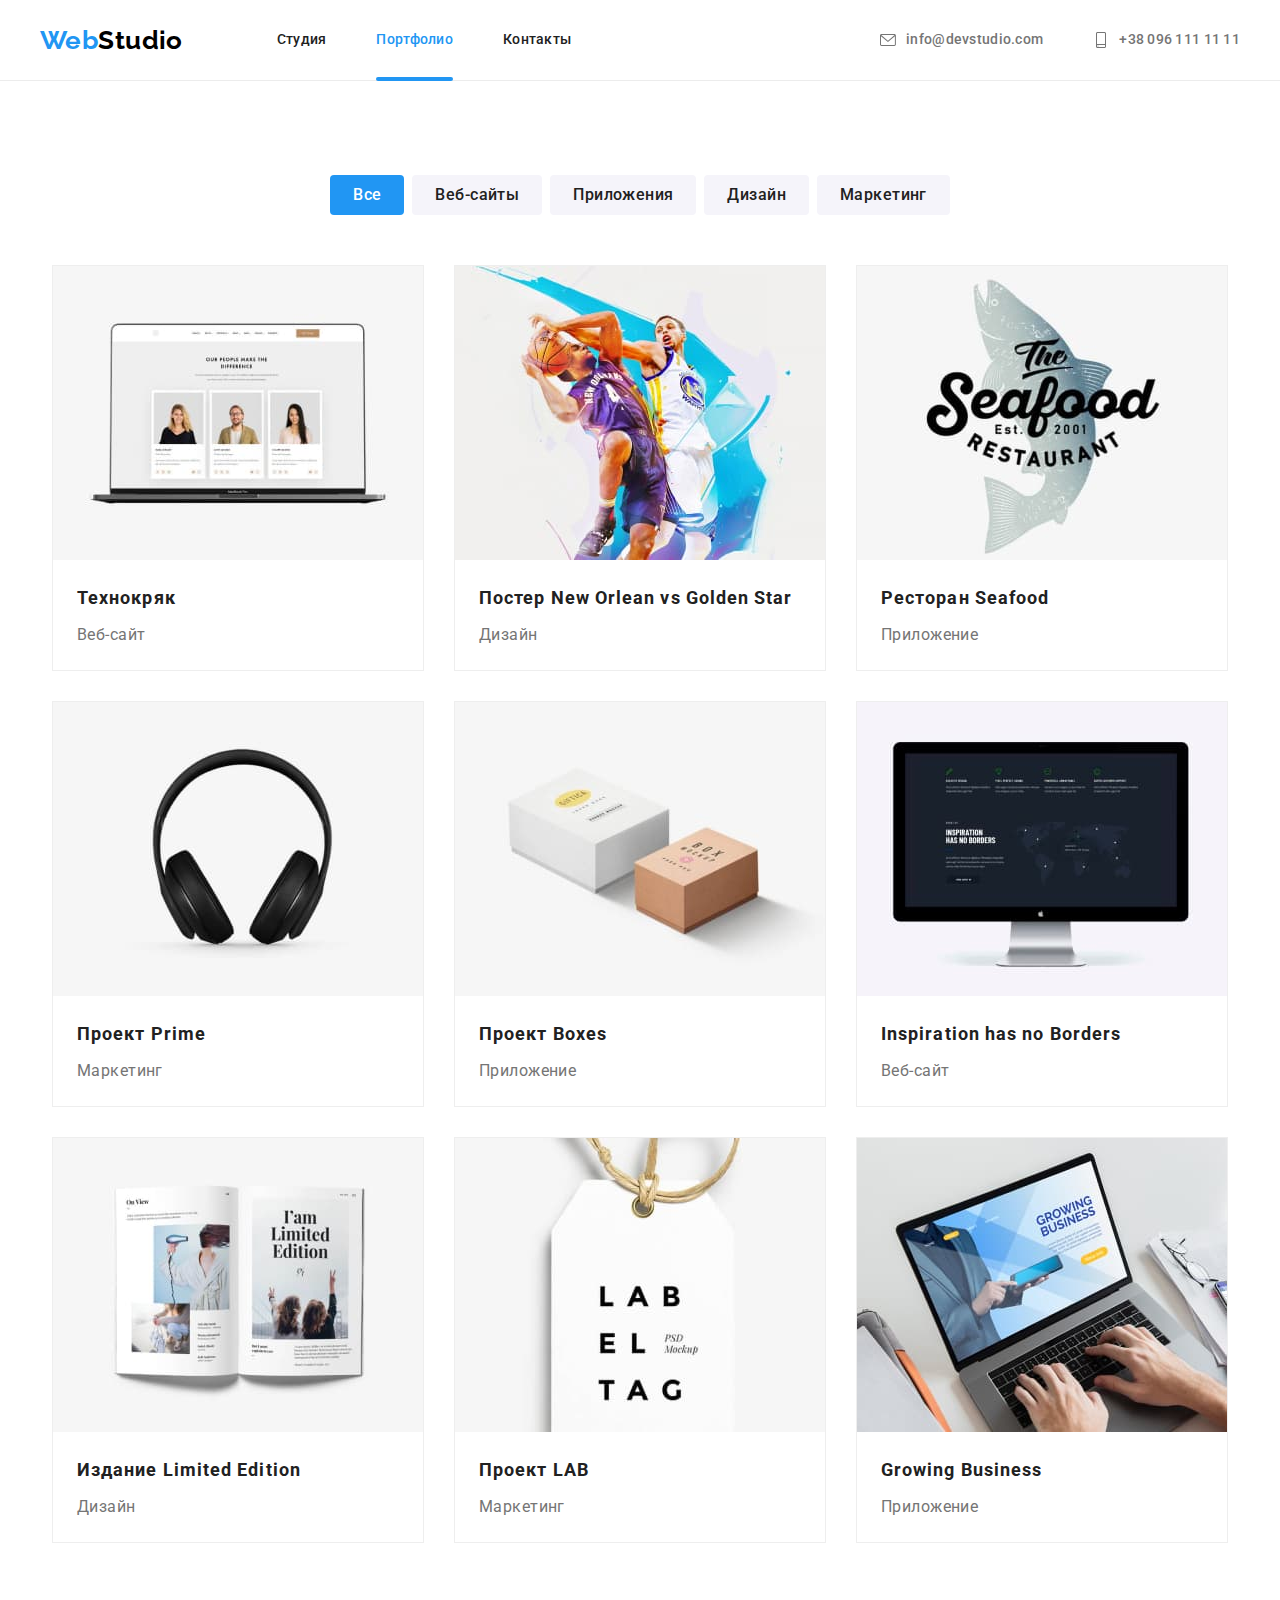
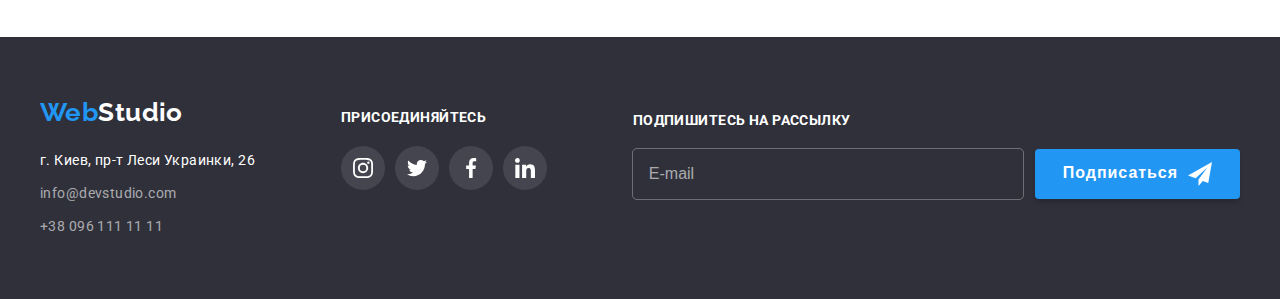
==== commit 132d9163: "Створює fonts.css" ====
--- a/portfolio.html
+++ b/portfolio.html
@@ -7,45 +7,50 @@
     <meta name="viewport" content="width=device-width, initial-scale=1.0">
     <title>Portfolio</title>
     <!-- Project fonts -->
+    <!-- <link rel="preconnect" href="./css/fonts.css"> -->
     <link rel="preconnect" href="https://fonts.googleapis.com">
     <link rel="preconnect" href="https://fonts.gstatic.com" crossorigin>
     <link
         href="https://fonts.googleapis.com/css2?family=Raleway:wght@700&family=Roboto:wght@400;500;700;900&display=swap"
         rel="stylesheet">
+
     <!-- Custom styles -->
-    <link rel="stylesheet" href="./css/styles.css">
+    <!-- <link rel="stylesheet" href="./css/styles.css"> -->
+    <link rel="stylesheet" href="./css/main.min.css">
 </head>
 
 <body>
     <!-- Шапка -->
     <header class="header">
-        <div class="container header-container">
-            <a class="logo header-logo" href="./index.html">Web<span class="logo-studio">Studio</span></a>
+        <div class="container header__container">
+            <a class="logo header__logo" href="./index.html">Web<span class="logo--black">Studio</span></a>
             <nav class="navigation">
-                <ul class="list navigation-header">
-                    <li class="navigation-item">
-                        <a class="link link-navigation" href="./index.html">Студия</a>
-                    </li>
-                    <li class="navigation-item">
-                        <a class="link current link-navigation" href="./portfolio.html">Портфолио</a>
-                    </li>
-                    <li class="navigation-item">
-                        <a class="link link-navigation" href="">Контакты</a>
+                <ul class="navigation__list list">
+                    <li class="navigation__item">
+                        <a class="navigation__link link" href="./index.html">
+                            Студия
+                        </a>
+                    </li>
+                    <li class="navigation__item">
+                        <a class="navigation__link navigation__link--current link" href="./portfolio.html">Портфолио</a>
+                    </li>
+                    <li class="navigation__item">
+                        <a class="navigation__link link" href="">Контакты</a>
                     </li>
                 </ul>
             </nav>
-            <ul class="list contact-header">
-                <li class="item">
-                    <a class="link link-contact-header" href="mailto:info@devstudio.com">
-                        <svg class="email-icon">
+            <ul class="header__contact list">
+                <li class="header__item">
+                    <a class="header__link link" href="mailto:info@devstudio.com">
+                        <svg class="header__icon" width="16" height="16">
                             <use href="./images/icon/sprite.svg#envelop"></use>
                         </svg>
                         info@devstudio.com
                     </a>
                 </li>
-                <li class="item">
-                    <a class="link link-contact-header" href="tel:+380961111111">
-                        <svg class="tel-icon">
+                <li class="header__item">
+                    <a class="header__link link" href="tel:+380961111111">
+                        <svg class="header__icon" width="16" height="16">
                             <use href="./images/icon/sprite.svg#smartphone" width="16" height="16"></use>
                         </svg>
                         +38 096 111 11 11
@@ -57,7 +62,7 @@
     <main>
         <!-- Портфолио -->
         <section class="portfolio section">
-            <div class="container">
+            <div class="container portfolio-container">
                 <h1 class="hidden">Портфолио</h1>
                 <ul class="list list-button">
                     <li class="item"><button class="btn current-portfolio portfolio-btn" type="button">Все</button></li>
@@ -263,7 +268,7 @@
         <div class="container">
             <div class="footer-container">
                 <div class="footer-container-address">
-                    <a href="./index.html" class="logo">Web<span class="footer-logo-studio">Studio</span></a>
+                    <a href="./index.html" class="logo">Web<span class="logo--white">Studio</span></a>
                     <ul class="list footer-list-address">
                         <li class="item">
                             <address class="footer-address">г. Киев, пр-т Леси Украинки, 26</address>
@@ -322,7 +327,6 @@
                         </button>
                     </div>
                 </form>
-                <!-- <button></button> -->
             </div>
         </div>
     </footer>
--- a/css/fonts.css
+++ b/css/fonts.css
@@ -0,0 +1,71 @@
+/* roboto-regular - latin */
+@font-face {
+    font-family: 'Roboto';
+    font-style: normal;
+    font-weight: 400;
+    src: local(''),
+        url('../fonts/roboto-v30-latin-regular.woff2') format('woff2'),
+        /* Chrome 26+, Opera 23+, Firefox 39+ */
+        url('../fonts/roboto-v30-latin-regular.woff') format('woff');
+    /* Chrome 6+, Firefox 3.6+, IE 9+, Safari 5.1+ */
+}
+
+/* roboto-500 - latin */
+@font-face {
+    font-family: 'Roboto';
+    font-style: normal;
+    font-weight: 500;
+    src: local(''),
+        url('../fonts/roboto-v30-latin-500.woff2') format('woff2'),
+        /* Chrome 26+, Opera 23+, Firefox 39+ */
+        url('../fonts/roboto-v30-latin-500.woff') format('woff');
+    /* Chrome 6+, Firefox 3.6+, IE 9+, Safari 5.1+ */
+}
+
+/* roboto-700 - latin */
+@font-face {
+    font-family: 'Roboto';
+    font-style: normal;
+    font-weight: 700;
+    src: local(''),
+        url('../fonts/roboto-v30-latin-700.woff2') format('woff2'),
+        /* Chrome 26+, Opera 23+, Firefox 39+ */
+        url('../fonts/roboto-v30-latin-700.woff') format('woff');
+    /* Chrome 6+, Firefox 3.6+, IE 9+, Safari 5.1+ */
+}
+
+/* roboto-900 - latin */
+@font-face {
+    font-family: 'Roboto';
+    font-style: normal;
+    font-weight: 900;
+    src: local(''),
+        url('../fonts/roboto-v30-latin-900.woff2') format('woff2'),
+        /* Chrome 26+, Opera 23+, Firefox 39+ */
+        url('../fonts/roboto-v30-latin-900.woff') format('woff');
+    /* Chrome 6+, Firefox 3.6+, IE 9+, Safari 5.1+ */
+}
+
+/* raleway-regular - latin */
+@font-face {
+    font-family: 'Raleway';
+    font-style: normal;
+    font-weight: 400;
+    src: local(''),
+        url('../fonts/raleway-v27-latin-regular.woff2') format('woff2'),
+        /* Chrome 26+, Opera 23+, Firefox 39+ */
+        url('../fonts/raleway-v27-latin-regular.woff') format('woff');
+    /* Chrome 6+, Firefox 3.6+, IE 9+, Safari 5.1+ */
+}
+
+/* raleway-700 - latin */
+@font-face {
+    font-family: 'Raleway';
+    font-style: normal;
+    font-weight: 700;
+    src: local(''),
+        url('../fonts/raleway-v27-latin-700.woff2') format('woff2'),
+        /* Chrome 26+, Opera 23+, Firefox 39+ */
+        url('../fonts/raleway-v27-latin-700.woff') format('woff');
+    /* Chrome 6+, Firefox 3.6+, IE 9+, Safari 5.1+ */
+}--- a/css/styles.css
+++ b/css/styles.css
@@ -120,6 +120,7 @@
     margin: -1px;
 }
 
+/* заголовки */
 .title {
     font-weight: 700;
     font-size: 36px;
@@ -136,15 +137,12 @@
     border-bottom: 1px solid var(--brd-bot-header);
 }
 
-/* Контейнер Flex */
-
-.header-container {
+.header__container {
     display: flex;
     align-items: center;
 }
 
-/* logo */
-.header-logo {
+.header__logo {
     margin-right: 94px;
 }
 
@@ -159,21 +157,20 @@
     color: var(--blue-color);
 }
 
-.logo-studio {
+.logo--black {
     color: var(--black-color);
 }
 
-/* header-navigation */
-.navigation-header {
+.navigation__list {
     display: flex;
     align-items: center;
 }
 
-.navigation-item:not(:last-child) {
+.navigation__item:not(:last-child) {
     margin-right: 50px;
 }
 
-.link-navigation {
+.navigation__link {
     position: relative;
 
     display: block;
@@ -186,48 +183,17 @@
 
     color: var(--title-color);
 
-
     transition: color var(--fast-time) var(--easy-in-out);
 }
 
-
-/* contact-header */
-.contact-header {
-    display: flex;
-    margin-left: auto;
-}
-
-.link-contact-header {
-    /* display: block; */
-    display: flex;
-    padding-top: 32px;
-    padding-bottom: 32px;
-
-    font-weight: 500;
-
-    line-height: 1.14;
-    letter-spacing: 0.02em;
-
-    color: var(--main-color);
-    fill: var(--main-color);
-
-    transition: color var(--fast-time) var(--easy-in-out);
-}
-
-.contact-header .item:not(:last-child) {
-    margin-right: 50px;
-}
-
-.link-contact-header:focus,
-.link-contact-header:hover,
-.link-navigation:focus,
-.link-navigation:hover {
+.navigation__link:focus,
+.navigation__link:hover {
     color: var(--blue-color);
     fill: var(--blue-color);
 }
 
 /* Підкреслення */
-.link-navigation::after {
+.navigation__link::after {
     position: absolute;
 
     content: "";
@@ -245,16 +211,16 @@
     transition: opacity var(--fast-time) var(--easy-in-out);
 }
 
-.link-navigation:hover::after,
-.link-navigation:focus::after {
+.navigation__link:hover::after,
+.navigation__link:focus::after {
     opacity: 1;
 }
 
-.current {
+.navigation__link--current {
     color: var(--blue-color);
 }
 
-.current::after {
+.navigation__link--current::after {
     position: absolute;
 
     content: "";
@@ -270,16 +236,39 @@
     opacity: 1;
 }
 
-
-.email-icon {
-    width: 16px;
-    height: 16px;
-    margin-right: 10px;
-}
-
-.tel-icon {
-    width: 16px;
-    height: 16px;
+/* contact */
+.header__contact {
+    display: flex;
+    margin-left: auto;
+}
+
+.header__item:not(:last-child) {
+    margin-right: 50px;
+}
+
+.header__link {
+    display: flex;
+    padding-top: 32px;
+    padding-bottom: 32px;
+
+    font-weight: 500;
+
+    line-height: 1.14;
+    letter-spacing: 0.02em;
+
+    color: var(--main-color);
+    fill: var(--main-color);
+
+    transition: color var(--fast-time) var(--easy-in-out);
+}
+
+.header__link:focus,
+.header__link:hover {
+    color: var(--blue-color);
+    fill: var(--blue-color);
+}
+
+.header__icon {
     margin-right: 10px;
 }
 
@@ -289,7 +278,6 @@
 
 .footer {
     /* min-width: 1600px; */
-
     margin-left: auto;
     margin-right: auto;
     padding-top: 60px;
@@ -307,7 +295,7 @@
 }
 
 /* Logo */
-.footer-logo-studio {
+.logo--white {
     color: var(--white-color);
 }
 
@@ -327,15 +315,11 @@
 
 }
 
-.footer-container-address {
-    /* margin-right: 70px; */
-}
 
 /* social-networks */
 .social-networks-footer {
     margin-top: 12px;
-    /* margin-right: 93px; */
-    /* align-items: baseline; */
+
 }
 
 .footer-title {
@@ -491,17 +475,13 @@
     background-color: var(--bg-grey-cl);
     background-image: url(../images/hero/hero-bg.png),
         url(../images/hero/hero-img.png);
-
-
-}
-
-.hero-container {
+}
+
+.hero__container {
     text-align: center;
-
-}
-
-/* title */
-.hero-title {
+}
+
+.hero__title {
     margin-bottom: 30px;
 
     font-weight: 900;
@@ -514,7 +494,6 @@
     color: var(--white-color);
 }
 
-/* button */
 .hero-btn {
     display: inline-block;
 
@@ -528,6 +507,7 @@
     font-weight: 700;
     font-size: 16px;
     line-height: 1.88;
+    letter-spacing: 0.06em;
 
     color: var(--white-color);
 
@@ -561,7 +541,6 @@
 
     transition: opacity var(--fast-time) var(--easy-in-out),
         visibility var(--fast-time) var(--easy-in-out);
-
 }
 
 .backdrop.is-hidden {
@@ -612,8 +591,6 @@
     position: absolute;
     top: 8px;
     right: 8px;
-
-    cursor: pointer;
 
     border: 1px solid rgba(0, 0, 0, 0.1);
     border-radius: 50%;
@@ -711,7 +688,7 @@
     z-index: 0;
 }
 
-.title-form {
+.modal-form__title {
     display: block;
 
     margin-bottom: 30px;
@@ -864,22 +841,21 @@
     padding-bottom: 0;
 }
 
-.list-benefits {
+.benefits-list {
     display: flex;
     justify-content: space-between;
-
-}
-
-.list-benefits .item {
+}
+
+.benefits-list__item {
     margin-right: 30px;
     width: 270px;
 }
 
-.list-benefits .item:last-child {
+.benefits-list__item:last-child {
     margin-right: 0;
 }
 
-.benefits-icon {
+.benefits-list__icon {
     display: flex;
     justify-content: center;
     align-items: center;
@@ -891,12 +867,7 @@
     background-color: var(--background-color-portfolio-btn);
 }
 
-
-
-
-
-/* title */
-.title-benefits {
+.benefits-list__title {
     margin-bottom: 10px;
 
     font-weight: 700;
@@ -911,32 +882,24 @@
 /* ================== */
 /*    WHAT WE DO */
 /* ================== */
-.title-work {
+.work__title {
     margin-bottom: 50px;
-
-    font-weight: 700;
-    font-size: 36px;
-    line-height: 1.17;
-    text-align: center;
-
-    color: var(--title-color);
-}
-
-.list-work {
+}
+
+.work-list {
     display: flex;
     justify-content: space-between;
 }
 
-.list-work .item:not(:last-child) {
+.work-list__item {
+    position: relative;
+}
+
+.work-list__item:not(:last-child) {
     margin-right: 30px;
 }
 
-/* Опис зображень */
-.list-work .item {
-    position: relative;
-}
-
-.img-work-description {
+.work-list__description {
     display: flex;
     width: 100%;
     height: 70px;
@@ -955,7 +918,6 @@
     text-transform: uppercase;
 
     color: var(--white-color);
-
 }
 
 /* ================== */
@@ -1005,16 +967,9 @@
 /* title */
 .title-team {
     margin-bottom: 50px;
-
-    font-weight: 700;
-    font-size: 36px;
-    line-height: 1.17;
-    text-align: center;
-
-    color: var(--title-color);
-}
-
-.team .title {
+}
+
+.list-team .title {
     font-weight: 500;
     font-size: 16px;
     line-height: 1.19;
@@ -1075,15 +1030,15 @@
 /*      CLIENTS */
 /* ================== */
 
-.title-clients {
+.clients__title {
     margin-bottom: 50px;
 }
 
-.list-logo {
-    display: flex;
-}
-
-.link-logo {
+.logo-list {
+    display: flex;
+}
+
+.logo-list__link {
     display: flex;
     justify-content: center;
     align-items: center;
@@ -1103,14 +1058,14 @@
 
 }
 
-.list-logo .item:not(:last-child) {
-    margin-right: 30px;
-}
-
-.link-logo:hover,
-.link-logo:focus {
+.logo-list__link:hover,
+.logo-list__link:focus {
     border: 1px solid var(--blue-color);
     fill: var(--blue-color);
+}
+
+.logo-list__item:not(:last-child) {
+    margin-right: 30px;
 }
 
 /* =============================================== */
--- a/css/main.min.css
+++ b/css/main.min.css
@@ -0,0 +1,2 @@
+:root{--main-color: #757575;--white-color: #ffffff;--blue-color: #2196F3;--black-color: #000000;--title-color: #212121;--grey-cl-icons: #AFB1B8;--background-black-color: #2F303A;--bg-grey-cl: #C4C4C4;--link-contact-footer: rgba(255, 255, 255, 0.6);--bg-cl-footer-icons: rgba(255, 255, 255, 0.1);--bg-cl-hero-btn-hover: #188CE8;--brd-bot-header: #ECECEC;--bg-work-description: rgba(47, 48, 58, 0.8);--bg-portfolio-description: rgba(33, 150, 243, 0.9);--bg-backdrop: rgba(0, 0, 0, 0.2);--border-col-form: rgba(33, 33, 33, 0.2);--placeholder-color: rgba(117, 117, 117, 0.5);--background-color-portfolio-btn: #F5F4FA;--brd-cl-portfolio-fig: #EEEEEE;--fast-time: 250ms;--easy-in-out: cubic-bezier(0.4, 0, 0.2, 1);--main-font-family: Roboto, sans-serif}.hidden{position:absolute;white-space:nowrap;width:1px;height:1px;overflow:hidden;border:0;padding:0;clip:rect(0 0 0 0);-webkit-clip-path:inset(50%);clip-path:inset(50%);margin:-1px}body{margin:0;font-family:var(--main-font-family);font-size:14px;line-height:1.71;letter-spacing:0.03em;color:var(--main-color);background-color:var(--white-color)}.section{padding-top:94px;padding-bottom:94px}.btn{font-family:inherit;cursor:pointer}.title{font-weight:700;font-size:36px;line-height:1.17;text-align:center;color:var(--title-color)}.container{width:1200px;padding-left:15px;padding-right:15px;margin-left:auto;margin-right:auto}h1,h2,h3,h4,h5,h6,p{margin:0}img{display:block}.list{list-style:none;margin:0;padding:0}.link{text-decoration:none}.backdrop{position:fixed;top:0;left:0;width:100%;height:100%;background-color:var(--bg-backdrop);z-index:10;opacity:1;-webkit-transition:opacity var(--fast-time) var(--easy-in-out),visibility var(--fast-time) var(--easy-in-out);transition:opacity var(--fast-time) var(--easy-in-out),visibility var(--fast-time) var(--easy-in-out)}.backdrop.is-hidden{visibility:hidden;opacity:0;pointer-events:none}.backdrop.is-hidden .modal-wrapper{-webkit-transform:scale(0.3),translate(-50%, -50%);transform:scale(0.3),translate(-50%, -50%);opacity:0}.backdrop .modal-wrapper{-webkit-transform:scale(1),translate(-50%, -50%);transform:scale(1),translate(-50%, -50%);opacity:1}.modal-wrapper{position:absolute;top:50%;left:50%;-webkit-transform:translate(-50%, -50%);transform:translate(-50%, -50%);width:528px;height:581px;background-color:var(--white-color);-webkit-box-shadow:0px 1px 3px rgba(0,0,0,0.12),0px 1px 1px rgba(0,0,0,0.14),0px 2px 1px rgba(0,0,0,0.2);box-shadow:0px 1px 3px rgba(0,0,0,0.12),0px 1px 1px rgba(0,0,0,0.14),0px 2px 1px rgba(0,0,0,0.2);border-radius:4px;-webkit-transition:opacity var(--fast-time) var(--easy-in-out),-webkit-transform var(--fast-time) var(--easy-in-out);transition:opacity var(--fast-time) var(--easy-in-out),-webkit-transform var(--fast-time) var(--easy-in-out);transition:transform var(--fast-time) var(--easy-in-out),opacity var(--fast-time) var(--easy-in-out);transition:transform var(--fast-time) var(--easy-in-out),opacity var(--fast-time) var(--easy-in-out),-webkit-transform var(--fast-time) var(--easy-in-out)}.modal-btn{display:-webkit-box;display:-ms-flexbox;display:flex;-webkit-box-pack:center;-ms-flex-pack:center;justify-content:center;-webkit-box-align:center;-ms-flex-align:center;align-items:center;padding:0;position:absolute;top:8px;right:8px;border:1px solid rgba(0,0,0,0.1);border-radius:50%;width:30px;height:30px;background-color:var(--white-color);-webkit-transition:fill var(--fast-time) var(--easy-in-out);transition:fill var(--fast-time) var(--easy-in-out)}.modal-btn:hover,.modal-btn:focus{fill:var(--blue-color)}.modal-form{margin-top:40px}.input-container{display:block;position:relative;width:448px;height:40px;margin-right:auto;margin-left:auto;margin-bottom:28px}.label-form{display:block;text-align:start;position:absolute;left:42px;top:50%;-webkit-transform:translateY(-50%);transform:translateY(-50%);cursor:pointer;font-size:12px;line-height:1.16;letter-spacing:0.01em;-webkit-transition:-webkit-transform var(--fast-time) var(--easy-in-out);transition:-webkit-transform var(--fast-time) var(--easy-in-out);transition:transform var(--fast-time) var(--easy-in-out);transition:transform var(--fast-time) var(--easy-in-out), -webkit-transform var(--fast-time) var(--easy-in-out)}.input-form{padding-left:42px;display:block;width:100%;height:40px;z-index:5;border:0;border:1px solid var(--border-col-form);border-radius:4px;cursor:pointer;-webkit-transition:border var(--fast-time) var(--easy-in-out);transition:border var(--fast-time) var(--easy-in-out)}.input-form:focus{border:1px solid var(--blue-color);outline:transparent}.input-form:focus ~ .input-icon{fill:var(--blue-color)}.input-form:focus ~ .label-form,.input-form:not(:placeholder-shown) ~ .label-form{-webkit-transform:translate(-42px, -37px);transform:translate(-42px, -37px)}.input-icon{display:block;position:absolute;left:12px;top:11px;z-index:0}.modal-form__title{display:block;margin-bottom:30px;font-weight:700;font-size:20px;line-height:1.17}.textarea-container{position:relative;width:448px;margin-right:auto;margin-left:auto;margin-bottom:20px}.label-form-comment{display:block;text-align:start;position:absolute;top:-18px;font-size:12px;line-height:1.16;letter-spacing:0.01em;cursor:pointer}.textarea-form-comment{display:block;text-align:start;resize:none;width:100%;height:120px;padding:12px 16px;margin-right:auto;margin-left:auto;border:1px solid var(--border-col-form);border-radius:4px;cursor:pointer;-webkit-transition:border var(--fast-time) var(--easy-in-out);transition:border var(--fast-time) var(--easy-in-out)}.textarea-form-comment:focus{border:1px solid var(--blue-color);outline:transparent}.textarea-form-comment::-webkit-input-placeholder{font-size:12px;line-height:14px;letter-spacing:0.01em;color:var(--placeholder-color)}.textarea-form-comment:-ms-input-placeholder{font-size:12px;line-height:14px;letter-spacing:0.01em;color:var(--placeholder-color)}.textarea-form-comment::-ms-input-placeholder{font-size:12px;line-height:14px;letter-spacing:0.01em;color:var(--placeholder-color)}.textarea-form-comment::placeholder{font-size:12px;line-height:14px;letter-spacing:0.01em;color:var(--placeholder-color)}.form-policy-group{display:-webkit-box;display:-ms-flexbox;display:flex;-webkit-box-align:center;-ms-flex-align:center;align-items:center;-webkit-box-pack:center;-ms-flex-pack:center;justify-content:center;margin-bottom:30px;cursor:pointer}.checkbox{-webkit-appearance:none;-moz-appearance:none;appearance:none}.custom-checkbox{display:-webkit-box;display:-ms-flexbox;display:flex;-webkit-box-pack:center;-ms-flex-pack:center;justify-content:center;-webkit-box-align:center;-ms-flex-align:center;align-items:center;margin-right:7px;width:16px;height:15px;outline:2px solid black;outline-offset:-2px;border-radius:2px}.custom-checkbox-icon{opacity:0;-webkit-transition:opacity var(--fast-time) var(--easy-in-out);transition:opacity var(--fast-time) var(--easy-in-out)}.checkbox:checked+.custom-checkbox{outline:2px solid var(--blue-color)}.checkbox:checked+.custom-checkbox .custom-checkbox-icon{opacity:1}.contract-form{font-family:inherit;font-size:inherit;line-height:inherit;letter-spacing:inherit;color:var(--blue-color)}.form-btn{padding:10px 55px;background-color:var(--blue-color);color:var(--white-color);cursor:pointer;font-weight:700;font-size:16px;line-height:1.86;letter-spacing:0.06em;-webkit-box-shadow:0px 4px 4px rgba(0,0,0,0.15);box-shadow:0px 4px 4px rgba(0,0,0,0.15);border-radius:4px;border:none;-webkit-transition:background-color var(--fast-time) var(--easy-in-out);transition:background-color var(--fast-time) var(--easy-in-out)}.form-btn:focus,.form-btn:hover{background-color:var(--bg-cl-hero-btn-hover)}.logo{font-family:Raleway, sans-serif;font-weight:700;font-size:26px;line-height:1.19;text-decoration:none;color:var(--blue-color)}.logo--black{color:var(--black-color)}.logo--white{color:var(--white-color)}.header{border-bottom:1px solid var(--brd-bot-header)}.header__container{display:-webkit-box;display:-ms-flexbox;display:flex;-webkit-box-align:center;-ms-flex-align:center;align-items:center}.header__logo{margin-right:94px}.navigation__list{display:-webkit-box;display:-ms-flexbox;display:flex;-webkit-box-align:center;-ms-flex-align:center;align-items:center}.navigation__item:not(:last-child){margin-right:50px}.navigation__link{position:relative;display:block;padding-top:32px;padding-bottom:32px;font-weight:500;font-size:inherit;line-height:1.14;letter-spacing:.02em;color:var(--title-color);-webkit-transition:color var(--fast-time) var(--easy-in-out);transition:color var(--fast-time) var(--easy-in-out)}.navigation__link:focus,.navigation__link:hover{color:var(--blue-color);fill:var(--blue-color)}.navigation__link::after{position:absolute;content:"";display:block;height:4px;width:100%;background-color:var(--blue-color);bottom:-1px;left:0;border-radius:2px;opacity:0;-webkit-transition:opacity var(--fast-time) var(--easy-in-out);transition:opacity var(--fast-time) var(--easy-in-out)}.navigation__link:hover::after,.navigation__link:focus::after{opacity:1}.navigation__link--current{color:var(--blue-color)}.navigation__link--current::after{position:absolute;content:"";display:block;height:4px;width:100%;background-color:var(--blue-color);bottom:-1px;left:0;border-radius:2px;opacity:1}.header__contact{display:-webkit-box;display:-ms-flexbox;display:flex;margin-left:auto}.header__item:not(:last-child){margin-right:50px}.header__link{display:-webkit-box;display:-ms-flexbox;display:flex;padding-top:32px;padding-bottom:32px;font-weight:500;font-size:inherit;line-height:1.14;letter-spacing:.02em;color:var(--main-color);fill:var(--main-color);-webkit-transition:color var(--fast-time) var(--easy-in-out);transition:color var(--fast-time) var(--easy-in-out)}.header__link:focus,.header__link:hover{color:var(--blue-color);fill:var(--blue-color)}.header__icon{margin-right:10px}.hero{max-width:1600px;padding-top:200px;padding-bottom:200px;margin-left:auto;margin-right:auto;background-position:center;background-repeat:no-repeat;background-size:cover;background-color:var(--bg-grey-cl);background-image:url(../images/hero/hero-bg.png),url(../images/hero/hero-img.png)}.hero__container{text-align:center}.hero__title{margin-bottom:30px;font-weight:900;font-size:44px;line-height:1.36;letter-spacing:.06em;text-transform:uppercase;color:var(--white-color)}.hero-btn{display:inline-block;padding:10px 32px;min-width:200px;border:1px solid transparent;border-radius:4px;text-align:center;font-weight:700;font-size:16px;line-height:1.88;letter-spacing:.06em;color:var(--white-color);background-color:var(--blue-color);-webkit-transition:background-color var(--fast-time) var(--easy-in-out);transition:background-color var(--fast-time) var(--easy-in-out)}.hero-btn:focus,.hero-btn:hover{background-color:var(--bg-cl-hero-btn-hover)}.benefits{padding-bottom:0}.benefits-list{display:-webkit-box;display:-ms-flexbox;display:flex;-webkit-box-pack:justify;-ms-flex-pack:justify;justify-content:space-between}.benefits-list__item{margin-right:30px;width:270px}.benefits-list__item:last-child{margin-right:0}.benefits-list__icon{display:-webkit-box;display:-ms-flexbox;display:flex;-webkit-box-pack:center;-ms-flex-pack:center;justify-content:center;-webkit-box-align:center;-ms-flex-align:center;align-items:center;width:100%;height:120px;margin-bottom:30px;background-color:var(--background-color-portfolio-btn)}.benefits-list__title{margin-bottom:10px;font-weight:700;font-size:inherit;line-height:1.14;letter-spacing:inherit;text-transform:uppercase;text-align:left;color:var(--title-color)}.work__title{margin-bottom:50px}.work-list{display:-webkit-box;display:-ms-flexbox;display:flex;-webkit-box-pack:justify;-ms-flex-pack:justify;justify-content:space-between}.work-list__item{position:relative}.work-list__item:not(:last-child){margin-right:30px}.work-list__description{display:-webkit-box;display:-ms-flexbox;display:flex;width:100%;height:70px;background-color:var(--bg-work-description);-webkit-box-pack:center;-ms-flex-pack:center;justify-content:center;-webkit-box-align:center;-ms-flex-align:center;align-items:center;position:absolute;left:0;bottom:0;font-weight:700;font-size:inherit;line-height:1.14;letter-spacing:inherit;text-transform:uppercase;color:var(--white-color)}.list-team{display:-webkit-box;display:-ms-flexbox;display:flex;-webkit-box-pack:justify;-ms-flex-pack:justify;justify-content:space-between}.list-team .item:not(:last-child){margin-right:30px}.list-team .title{margin-bottom:10px}.list-team .text{margin-bottom:16px}.list-team .title{font-weight:500;font-size:16px;line-height:1.19;letter-spacing:inherit;text-align:center;color:var(--title-color)}.team{margin-left:auto;margin-right:auto;background-color:var(--background-color-portfolio-btn)}.figure{margin:0;-webkit-box-shadow:0px 1px 3px rgba(0,0,0,0.12),0px 1px 1px rgba(0,0,0,0.14),0px 2px 1px rgba(0,0,0,0.2);box-shadow:0px 1px 3px rgba(0,0,0,0.12),0px 1px 1px rgba(0,0,0,0.14),0px 2px 1px rgba(0,0,0,0.2);border-radius:0px 0px 4px 4px;background-color:var(--white-color)}.figcaption{padding-top:30px;padding-bottom:30px}.title-team{margin-bottom:50px}.text{font-weight:inherit;font-size:16px;line-height:1.19;letter-spacing:inherit;text-align:center}.list-team-icons{display:-webkit-box;display:-ms-flexbox;display:flex;width:206px;height:44px;margin-left:auto;margin-right:auto;-webkit-box-pack:center;-ms-flex-pack:center;justify-content:center;-webkit-box-align:center;-ms-flex-align:center;align-items:center}.item-icons:not(:last-child){margin-right:10px}.link-team-icons{display:-webkit-box;display:-ms-flexbox;display:flex;-webkit-box-pack:center;-ms-flex-pack:center;justify-content:center;-webkit-box-align:center;-ms-flex-align:center;align-items:center;width:44px;height:44px;border-radius:50%;fill:var(--grey-cl-icons);-webkit-transition:background-color var(--fast-time) var(--easy-in-out),fill var(--fast-time) var(--easy-in-out);transition:background-color var(--fast-time) var(--easy-in-out),fill var(--fast-time) var(--easy-in-out)}.link-team-icons:hover,.link-team-icons:focus{fill:var(--white-color);background-color:var(--bg-cl-hero-btn-hover);border-radius:50%}.clients__title{margin-bottom:50px}.logo-list{display:-webkit-box;display:-ms-flexbox;display:flex}.logo-list__link{display:-webkit-box;display:-ms-flexbox;display:flex;-webkit-box-pack:center;-ms-flex-pack:center;justify-content:center;-webkit-box-align:center;-ms-flex-align:center;align-items:center;width:170px;height:92px;border:1px solid #AFB1B8;border-radius:4px;fill:var(--grey-cl-icons);-webkit-transition:fill var(--fast-time) var(--easy-in-out),border var(--fast-time) var(--easy-in-out);transition:fill var(--fast-time) var(--easy-in-out),border var(--fast-time) var(--easy-in-out)}.logo-list__link:hover,.logo-list__link:focus{border:1px solid var(--blue-color);fill:var(--blue-color)}.logo-list__item:not(:last-child){margin-right:30px}.footer{margin-left:auto;margin-right:auto;padding-top:60px;padding-bottom:60px;background-color:var(--background-black-color)}.footer-list-address{margin-top:20px}.footer-list-address .item:not(:last-child){margin-bottom:9px}.footer-address{font-style:normal;color:var(--white-color)}.link-contact-footer{color:var(--link-contact-footer)}.footer-container{display:-webkit-box;display:-ms-flexbox;display:flex;-webkit-box-pack:justify;-ms-flex-pack:justify;justify-content:space-between}.social-networks-footer{margin-top:12px}.footer-title{font-weight:700;font-size:inherit;line-height:1.17;letter-spacing:inherit;text-transform:uppercase;color:var(--white-color);margin-bottom:20px}.link-footer-icons{display:-webkit-box;display:-ms-flexbox;display:flex;-webkit-box-pack:center;-ms-flex-pack:center;justify-content:center;-webkit-box-align:center;-ms-flex-align:center;align-items:center;width:44px;height:44px;background-color:var(--bg-cl-footer-icons);border-radius:50%;fill:var(--white-color);-webkit-transition:background-color var(--fast-time) var(--easy-in-out);transition:background-color var(--fast-time) var(--easy-in-out)}.link-footer-icons:hover,.link-footer-icons:focus{background-color:var(--blue-color);border-radius:50%}.list-footer-icons{display:-webkit-box;display:-ms-flexbox;display:flex;max-height:44px}.item-footer-icons:not(:last-child){margin-right:10px}.footer-form{display:inline-block;margin-top:12px;height:92px}.label-footer{display:inline-block;margin-bottom:20px;font-weight:700;font-size:inherit;line-height:1.17;letter-spacing:inherit;text-transform:uppercase;color:var(--white-color)}.input-footer{width:358px;max-height:50px;border:none;outline:1px solid rgba(255,255,255,0.3);border-radius:4px;background-color:transparent;padding:15px 16px;margin-right:12px;color:var(--link-contact-footer);font-size:16px;line-height:1.25}.input-footer::-webkit-input-placeholder{font-size:16px;line-height:1.25;color:var(--link-contact-footer)}.input-footer:-ms-input-placeholder{font-size:16px;line-height:1.25;color:var(--link-contact-footer)}.input-footer::-ms-input-placeholder{font-size:16px;line-height:1.25;color:var(--link-contact-footer)}.input-footer::placeholder{font-size:16px;line-height:1.25;color:var(--link-contact-footer)}.footer-btn-form{display:-webkit-box;display:-ms-flexbox;display:flex;-webkit-box-align:center;-ms-flex-align:center;align-items:center;padding:10px 28px;-webkit-box-shadow:0px 4px 4px rgba(0,0,0,0.15);box-shadow:0px 4px 4px rgba(0,0,0,0.15);border-radius:4px;border:none;background-color:var(--blue-color);color:var(--white-color);font-weight:700;font-size:16px;line-height:1.88;letter-spacing:.06em;cursor:pointer;-webkit-transition:background-color var(--fast-time) var(--easy-in-out);transition:background-color var(--fast-time) var(--easy-in-out)}.footer-btn-form:focus,.footer-btn-form:hover{background-color:var(--bg-cl-hero-btn-hover)}.footer-btn-icon-form{margin-left:10px}.input-btn-form-footer{display:-webkit-box;display:-ms-flexbox;display:flex;max-height:50px}.list-button{display:-webkit-box;display:-ms-flexbox;display:flex;-webkit-box-pack:center;-ms-flex-pack:center;justify-content:center;margin-bottom:50px}.portfolio .item:not(:last-child){margin-right:8px}.portfolio-btn{padding:6px 22px;border:1px solid transparent;border-radius:4px;font-weight:500;font-size:16px;line-height:1.62;letter-spacing:inherit;text-align:center;color:var(--title-color);background-color:var(--background-color-portfolio-btn);-webkit-transition:background-color var(--fast-time) var(--easy-in-out),color var(--fast-time) var(--easy-in-out),-webkit-box-shadow var(--fast-time) var(--easy-in-out);transition:background-color var(--fast-time) var(--easy-in-out),color var(--fast-time) var(--easy-in-out),-webkit-box-shadow var(--fast-time) var(--easy-in-out);transition:background-color var(--fast-time) var(--easy-in-out),color var(--fast-time) var(--easy-in-out),box-shadow var(--fast-time) var(--easy-in-out);transition:background-color var(--fast-time) var(--easy-in-out),color var(--fast-time) var(--easy-in-out),box-shadow var(--fast-time) var(--easy-in-out),-webkit-box-shadow var(--fast-time) var(--easy-in-out)}.portfolio-btn:focus,.portfolio-btn:hover{background-color:var(--blue-color);color:var(--white-color);-webkit-box-shadow:0px 3px 1px rgba(0,0,0,0.1),0px 1px 2px rgba(0,0,0,0.08),0px 2px 2px rgba(0,0,0,0.12);box-shadow:0px 3px 1px rgba(0,0,0,0.1),0px 1px 2px rgba(0,0,0,0.08),0px 2px 2px rgba(0,0,0,0.12)}.current-portfolio{background-color:var(--blue-color);color:var(--white-color)}.list-portfolio{display:-webkit-box;display:-ms-flexbox;display:flex;-ms-flex-wrap:wrap;flex-wrap:wrap;-webkit-box-pack:center;-ms-flex-pack:center;justify-content:center}.figcaption-portfolio{padding-top:20px;padding-bottom:20px;padding-left:24px;padding-right:24px}.portfolio-item{position:relative;border:1px solid var(--brd-cl-portfolio-fig);margin-right:30px;margin-bottom:30px;background-color:var(--white-color);-webkit-transition:-webkit-box-shadow var(--fast-time) var(--easy-in-out);transition:-webkit-box-shadow var(--fast-time) var(--easy-in-out);transition:box-shadow var(--fast-time) var(--easy-in-out);transition:box-shadow var(--fast-time) var(--easy-in-out), -webkit-box-shadow var(--fast-time) var(--easy-in-out)}.portfolio-item:nth-child(3n){margin-right:0}.portfolio-item:nth-last-child(-n+3){margin-bottom:0}.portfolio-item:hover,.portfolio-item:focus{-webkit-box-shadow:0px 1px 1px rgba(0,0,0,0.12),0px 4px 4px rgba(0,0,0,0.06),1px 4px 6px rgba(0,0,0,0.16);box-shadow:0px 1px 1px rgba(0,0,0,0.12),0px 4px 4px rgba(0,0,0,0.06),1px 4px 6px rgba(0,0,0,0.16)}.portfolio-figure{width:370px;margin:0}.title-cards{margin-bottom:4px;font-weight:700;font-size:18px;line-height:2;letter-spacing:.06em;color:var(--title-color)}.text-cards{font-weight:inherit;font-size:16px;line-height:1.88;letter-spacing:inherit;color:var(--main-color)}.img-portfolio-description{position:absolute;display:-webkit-box;display:-ms-flexbox;display:flex;-webkit-box-pack:center;-ms-flex-pack:center;justify-content:center;-webkit-box-align:center;-ms-flex-align:center;align-items:center;padding-left:24px;padding-right:24px;max-width:100%;height:294px;-webkit-transition:-webkit-transform var(--fast-time) var(--easy-in-out);transition:-webkit-transform var(--fast-time) var(--easy-in-out);transition:transform var(--fast-time) var(--easy-in-out);transition:transform var(--fast-time) var(--easy-in-out), -webkit-transform var(--fast-time) var(--easy-in-out);background-color:var(--bg-portfolio-description);font-weight:inherit;font-size:18px;line-height:1.56;letter-spacing:inherit;color:var(--white-color)}.portfolio-item .link:hover .img-portfolio-description,.portfolio-item .link:focus .img-portfolio-description{-webkit-transform:translateY(-294px);transform:translateY(-294px)}.img-cont-portfolio{position:relative;overflow:hidden}
+/*# sourceMappingURL=main.min.css.map */